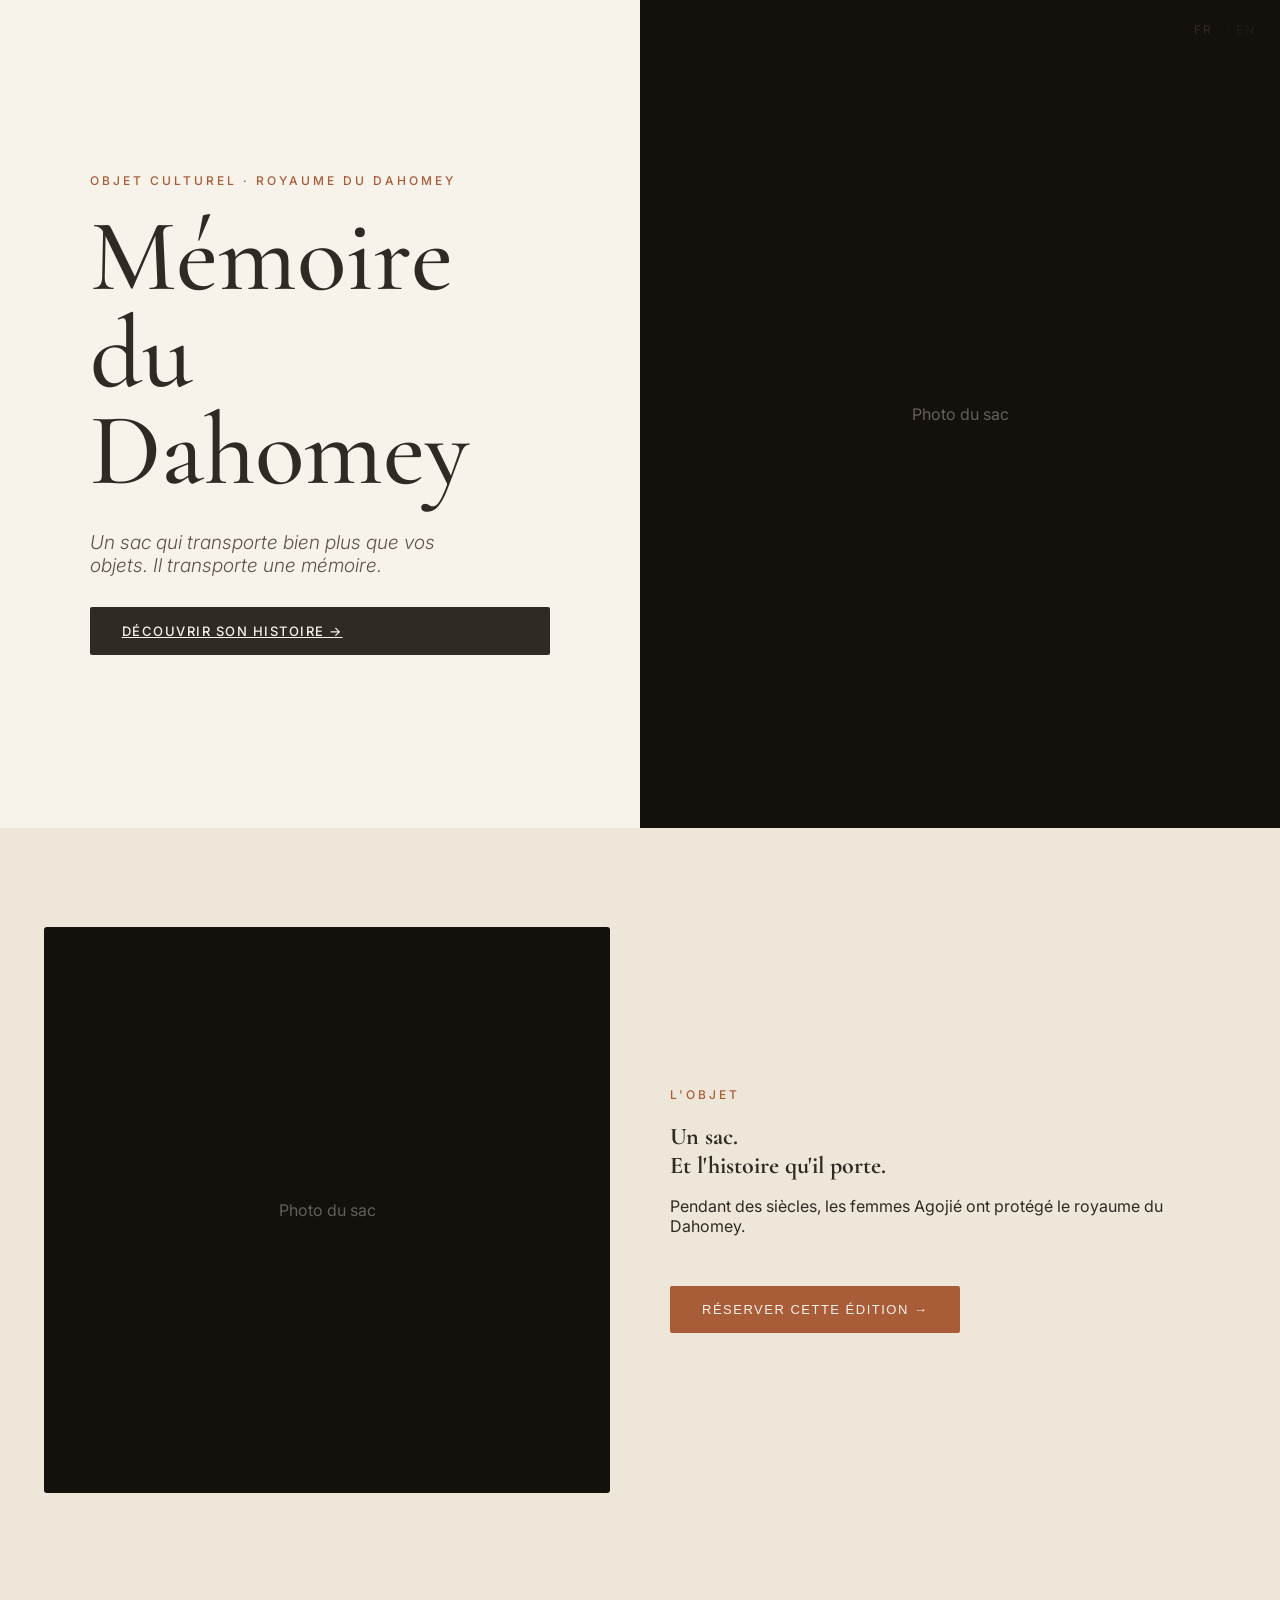
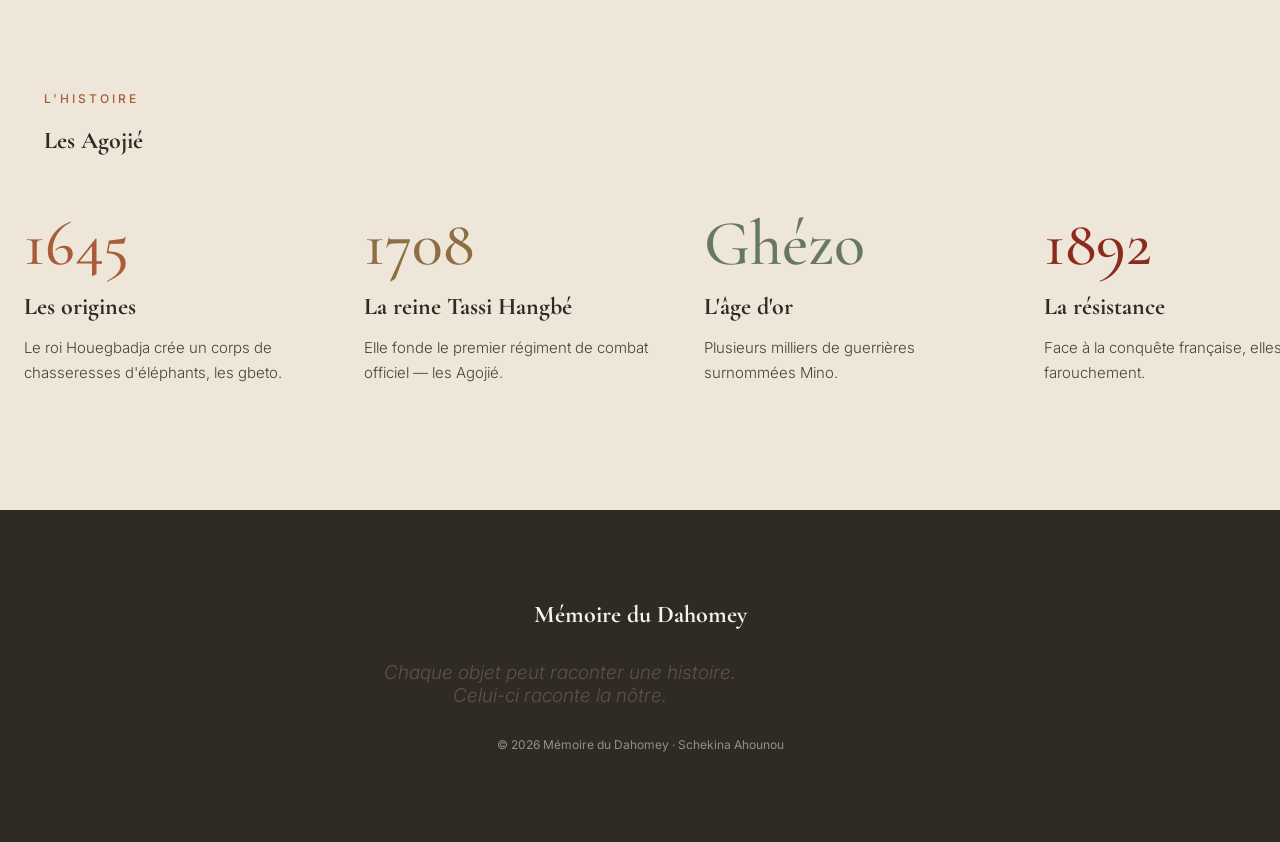
==== index.html @ a5fb9cc3 "Initial site structure with hero, product, history and reserve modal" ====
<!DOCTYPE html>
<html lang="fr">
<head>
<meta charset="UTF-8">
<meta name="viewport" content="width=device-width, initial-scale=1.0">
<title>Mémoire du Dahomey</title>
<link rel="preconnect" href="https://fonts.googleapis.com">
<link rel="preconnect" href="https://fonts.gstatic.com" crossorigin>
<link href="https://fonts.googleapis.com/css2?family=Cormorant+Garamond:ital,wght@0,400;0,500;0,600;1,400&family=Inter:wght@300;400;500&display=swap" rel="stylesheet">
<link rel="stylesheet" href="css/style.css">
</head>
<body>

<div class="lang-switch">
  <span data-lang="fr">FR</span>
  <span class="lang-sep"></span>
  <span data-lang="en" class="off">EN</span>
</div>

<section class="hero">
  <div class="hero-copy">
    <p class="eyebrow" data-fr="Objet culturel · Royaume du Dahomey" data-en="Cultural object · Kingdom of Dahomey">Objet culturel · Royaume du Dahomey</p>
    <h1>Mémoire<br>du Dahomey</h1>
    <p class="lede" data-fr="Un sac qui transporte bien plus que vos objets. Il transporte une mémoire." data-en="A bag that carries far more than your belongings. It carries a memory.">Un sac qui transporte bien plus que vos objets. Il transporte une mémoire.</p>
    <a href="#sac" class="btn btn-dark" data-fr="Découvrir son histoire →" data-en="Discover its story →">Découvrir son histoire →</a>
  </div>
  <div class="hero-visual">
    <div class="placeholder-panel">Photo du sac</div>
  </div>
</section>

<section class="sac" id="sac">
  <div class="sac-inner">
    <div class="sac-visual"><div class="placeholder-panel">Photo du sac</div></div>
    <div>
      <p class="eyebrow" data-fr="L'objet" data-en="The object">L'objet</p>
      <h2 data-fr="Un sac.<br>Et l'histoire qu'il porte." data-en="A bag.<br>And the story it carries.">Un sac.<br>Et l'histoire qu'il porte.</h2>
      <p data-fr="Pendant des siècles, les femmes Agojié ont protégé le royaume du Dahomey." data-en="For centuries, the Agojié women protected the kingdom of Dahomey.">Pendant des siècles, les femmes Agojié ont protégé le royaume du Dahomey.</p>
      <div class="cta-row">
        <button class="btn btn-accent" id="open-reserve" data-fr="Réserver cette édition →" data-en="Reserve this edition →">Réserver cette édition →</button>
      </div>
    </div>
  </div>
</section>

<section class="histoire">
  <div class="histoire-head">
    <p class="eyebrow" data-fr="L'histoire" data-en="The history">L'histoire</p>
    <h2>Les Agojié</h2>
  </div>
  <div class="frieze">
    <div class="frieze-track">
      <div class="frieze-item">
        <div class="frieze-year" style="color:var(--accent);">1645</div>
        <h3 data-fr="Les origines" data-en="The origins">Les origines</h3>
        <p data-fr="Le roi Houegbadja crée un corps de chasseresses d'éléphants, les gbeto." data-en="King Houegbadja creates a corps of elephant huntresses, the gbeto.">Le roi Houegbadja crée un corps de chasseresses d'éléphants, les gbeto.</p>
      </div>
      <div class="frieze-item">
        <div class="frieze-year" style="color:var(--gold);">1708</div>
        <h3 data-fr="La reine Tassi Hangbé" data-en="Queen Tassi Hangbé">La reine Tassi Hangbé</h3>
        <p data-fr="Elle fonde le premier régiment de combat officiel — les Agojié." data-en="She founds the first official combat regiment — the Agojié.">Elle fonde le premier régiment de combat officiel — les Agojié.</p>
      </div>
      <div class="frieze-item">
        <div class="frieze-year" style="color:var(--olive);">Ghézo</div>
        <h3 data-fr="L'âge d'or" data-en="The golden age">L'âge d'or</h3>
        <p data-fr="Plusieurs milliers de guerrières surnommées Mino." data-en="Several thousand warriors nicknamed Mino.">Plusieurs milliers de guerrières surnommées Mino.</p>
      </div>
      <div class="frieze-item">
        <div class="frieze-year" style="color:#8B2B1E;">1892</div>
        <h3 data-fr="La résistance" data-en="The resistance">La résistance</h3>
        <p data-fr="Face à la conquête française, elles résistent farouchement." data-en="Against the French conquest they fight fiercely.">Face à la conquête française, elles résistent farouchement.</p>
      </div>
    </div>
  </div>
</section>

<footer>
  <div class="footer-inner">
    <h2>Mémoire du Dahomey</h2>
    <p class="lede" data-fr="Chaque objet peut raconter une histoire. Celui-ci raconte la nôtre." data-en="Every object can tell a story. This one tells ours.">Chaque objet peut raconter une histoire. Celui-ci raconte la nôtre.</p>
    <div class="foot-meta">© 2026 Mémoire du Dahomey · Schekina Ahounou</div>
  </div>
</footer>

<div class="overlay" id="reserve-overlay">
  <div class="modal">
    <button class="modal-close" id="close-reserve">×</button>
    <div id="reserve-form">
      <h3 data-fr="Réserver cette édition" data-en="Reserve this edition">Réserver cette édition</h3>
      <div class="price-line">
        <span>Sac « Hommage aux Agojié »</span>
        <span class="amount">45 000 FCFA</span>
      </div>
      <button class="btn btn-accent" id="checkout-btn" data-fr="Payer avec Stripe (test) →" data-en="Pay with Stripe (test) →">Payer avec Stripe (test) →</button>
      <div id="checkout-error"></div>
    </div>
  </div>
</div>

<script src="js/script.js"></script>
</body>
</html>
---- css/style.css ----
* { box-sizing: border-box; }
html { scroll-behavior: smooth; }
:root { --accent: #A95C38; --ink: #2F2A24; --cream: #F7F2EA; --gold: #8D6E45; --olive: #667A5B; }
body { margin: 0; background: var(--cream); color: var(--ink); font-family: 'Inter', sans-serif; }
h1, h2, h3 { font-family: 'Cormorant Garamond', serif; margin: 0; }

.lang-switch { position: fixed; top: 22px; right: 24px; z-index: 50; display: flex; gap: 11px; font-size: 12px; letter-spacing: 2px; }
.lang-switch span { cursor: pointer; color: var(--ink); }
.lang-switch span.off { opacity: .45; }
.lang-sep { width: 1px; height: 11px; background: rgba(0,0,0,.2); }

.hero { min-height: 92vh; display: grid; grid-template-columns: repeat(auto-fit, minmax(min(100%, 360px), 1fr)); }
.hero-copy { display: flex; flex-direction: column; justify-content: center; padding: clamp(48px, 7vw, 96px); }
.eyebrow { font-size: 12px; letter-spacing: 3px; text-transform: uppercase; color: var(--accent); font-weight: 500; margin: 0 0 20px; }
.hero h1 { font-size: clamp(50px, 8vw, 104px); line-height: .95; font-weight: 500; }
.lede { margin: 32px 0 0; max-width: 400px; font-size: 19px; font-weight: 300; font-style: italic; color: #5c5347; }
.btn { display: inline-flex; gap: 10px; border: none; cursor: pointer; padding: 16px 32px; border-radius: 2px; font-size: 13px; font-weight: 500; letter-spacing: 1.5px; text-transform: uppercase; margin-top: 30px; }
.btn-dark { background: var(--ink); color: var(--cream); }
.btn-accent { background: var(--accent); color: var(--cream); }
.hero-visual, .sac-visual { background: #14110d; min-height: 340px; position: relative; }
.placeholder-panel { position: absolute; inset: 0; display: flex; align-items: center; justify-content: center; color: rgba(247,242,234,.35); }

.sac { background: #EEE6D8; padding: clamp(80px, 11vh, 150px) 0; }
.sac-inner { max-width: 1240px; margin: 0 auto; padding: 0 24px; display: grid; gap: 60px; grid-template-columns: repeat(auto-fit, minmax(min(100%, 320px), 1fr)); align-items: center; }
.sac-visual { aspect-ratio: 1/1; border-radius: 3px; overflow: hidden; }
.cta-row { margin-top: 20px; }

.histoire { background: #EEE6D8; padding: clamp(80px, 11vh, 150px) 0; overflow: hidden; }
.histoire-head { max-width: 1240px; margin: 0 auto 50px; padding: 0 24px; }
.frieze { overflow-x: auto; padding: 0 24px 10px; }
.frieze-track { display: flex; min-width: max-content; }
.frieze-item { width: clamp(260px, 32vw, 340px); flex: none; padding-right: 34px; }
.frieze-year { font-family: 'Cormorant Garamond', serif; font-size: clamp(40px, 6.5vw, 64px); font-weight: 500; }
.frieze-item h3 { margin: 10px 0; font-size: 24px; }
.frieze-item p { font-size: 15px; line-height: 1.65; font-weight: 300; color: #4a4238; }

footer { background: var(--ink); color: var(--cream); padding: 90px 24px; text-align: center; }
.footer-inner { max-width: 560px; margin: 0 auto; }
.foot-meta { margin-top: 30px; font-size: 12px; opacity: .5; }

.overlay { display: none; position: fixed; inset: 0; z-index: 100; background: rgba(20,17,13,.72); align-items: center; justify-content: center; padding: 24px; }
.overlay.open { display: flex; }
.modal { position: relative; background: var(--cream); max-width: 440px; width: 100%; border-radius: 6px; padding: 44px 36px; }
.modal-close { position: absolute; top: 16px; right: 18px; border: none; background: none; font-size: 26px; cursor: pointer; color: var(--gold); }
.price-line { display: flex; justify-content: space-between; margin-bottom: 22px; padding-bottom: 18px; border-bottom: 1px solid rgba(141,110,69,.25); }
.amount { font-family: 'Cormorant Garamond', serif; font-size: 28px; font-weight: 600; }
#checkout-error { margin-top: 14px; color: #8B2B1E; font-size: 13px; display: none; }
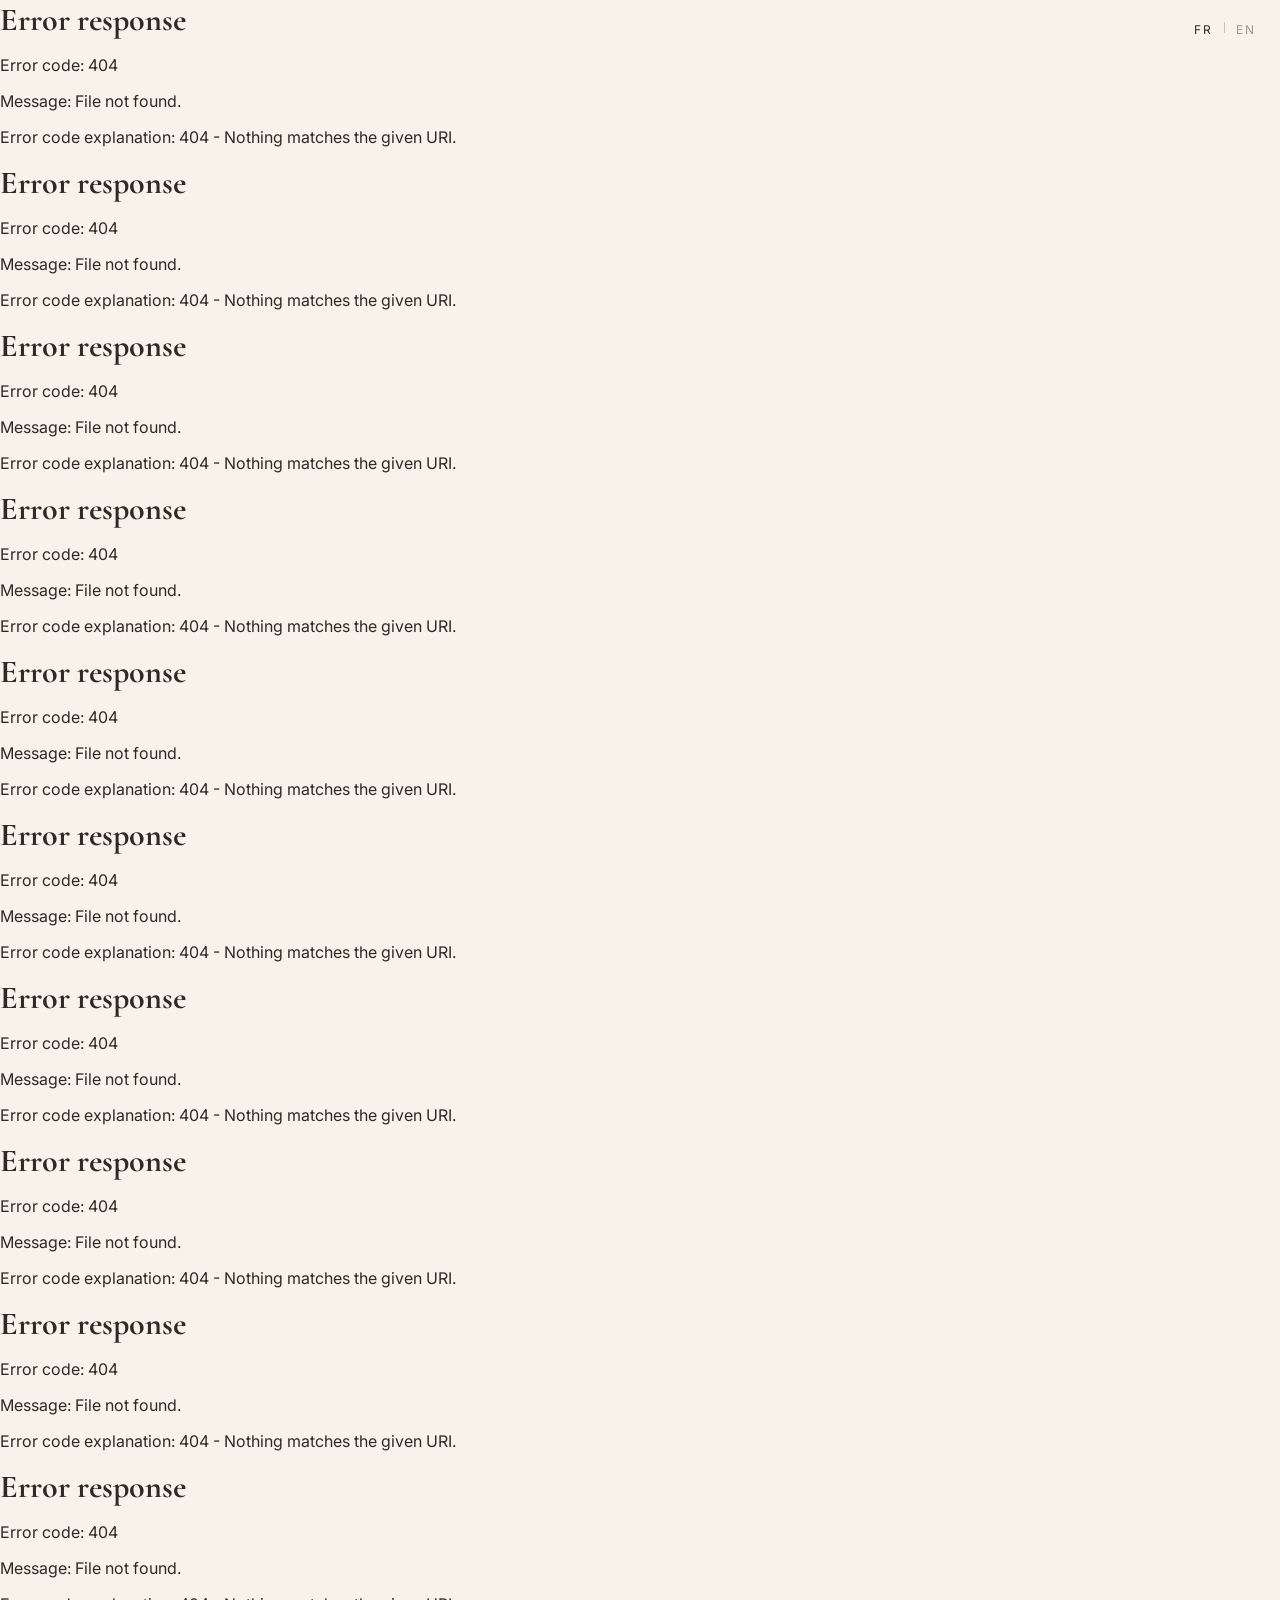
==== commit 2469d22a: "restructured my repository" ====
--- a/index.html
+++ b/index.html
@@ -5,7 +5,6 @@
 <meta name="viewport" content="width=device-width, initial-scale=1.0">
 <title>Mémoire du Dahomey</title>
 <link rel="preconnect" href="https://fonts.googleapis.com">
-<link rel="preconnect" href="https://fonts.gstatic.com" crossorigin>
 <link href="https://fonts.googleapis.com/css2?family=Cormorant+Garamond:ital,wght@0,400;0,500;0,600;1,400&family=Inter:wght@300;400;500&display=swap" rel="stylesheet">
 <link rel="stylesheet" href="css/style.css">
 </head>
@@ -17,86 +16,17 @@
   <span data-lang="en" class="off">EN</span>
 </div>
 
-<section class="hero">
-  <div class="hero-copy">
-    <p class="eyebrow" data-fr="Objet culturel · Royaume du Dahomey" data-en="Cultural object · Kingdom of Dahomey">Objet culturel · Royaume du Dahomey</p>
-    <h1>Mémoire<br>du Dahomey</h1>
-    <p class="lede" data-fr="Un sac qui transporte bien plus que vos objets. Il transporte une mémoire." data-en="A bag that carries far more than your belongings. It carries a memory.">Un sac qui transporte bien plus que vos objets. Il transporte une mémoire.</p>
-    <a href="#sac" class="btn btn-dark" data-fr="Découvrir son histoire →" data-en="Discover its story →">Découvrir son histoire →</a>
-  </div>
-  <div class="hero-visual">
-    <div class="placeholder-panel">Photo du sac</div>
-  </div>
-</section>
+<div data-include="partials/hero.html"></div>
+<div data-include="partials/collection.html"></div>
+<div data-include="partials/sac.html"></div>
+<div data-include="partials/genese.html"></div>
+<div data-include="partials/details.html"></div>
+<div data-include="partials/cinema.html"></div>
+<div data-include="partials/histoire.html"></div>
+<div data-include="partials/savoir-faire.html"></div>
+<div data-include="partials/footer.html"></div>
+<div data-include="partials/modal.html"></div>
 
-<section class="sac" id="sac">
-  <div class="sac-inner">
-    <div class="sac-visual"><div class="placeholder-panel">Photo du sac</div></div>
-    <div>
-      <p class="eyebrow" data-fr="L'objet" data-en="The object">L'objet</p>
-      <h2 data-fr="Un sac.<br>Et l'histoire qu'il porte." data-en="A bag.<br>And the story it carries.">Un sac.<br>Et l'histoire qu'il porte.</h2>
-      <p data-fr="Pendant des siècles, les femmes Agojié ont protégé le royaume du Dahomey." data-en="For centuries, the Agojié women protected the kingdom of Dahomey.">Pendant des siècles, les femmes Agojié ont protégé le royaume du Dahomey.</p>
-      <div class="cta-row">
-        <button class="btn btn-accent" id="open-reserve" data-fr="Réserver cette édition →" data-en="Reserve this edition →">Réserver cette édition →</button>
-      </div>
-    </div>
-  </div>
-</section>
-
-<section class="histoire">
-  <div class="histoire-head">
-    <p class="eyebrow" data-fr="L'histoire" data-en="The history">L'histoire</p>
-    <h2>Les Agojié</h2>
-  </div>
-  <div class="frieze">
-    <div class="frieze-track">
-      <div class="frieze-item">
-        <div class="frieze-year" style="color:var(--accent);">1645</div>
-        <h3 data-fr="Les origines" data-en="The origins">Les origines</h3>
-        <p data-fr="Le roi Houegbadja crée un corps de chasseresses d'éléphants, les gbeto." data-en="King Houegbadja creates a corps of elephant huntresses, the gbeto.">Le roi Houegbadja crée un corps de chasseresses d'éléphants, les gbeto.</p>
-      </div>
-      <div class="frieze-item">
-        <div class="frieze-year" style="color:var(--gold);">1708</div>
-        <h3 data-fr="La reine Tassi Hangbé" data-en="Queen Tassi Hangbé">La reine Tassi Hangbé</h3>
-        <p data-fr="Elle fonde le premier régiment de combat officiel — les Agojié." data-en="She founds the first official combat regiment — the Agojié.">Elle fonde le premier régiment de combat officiel — les Agojié.</p>
-      </div>
-      <div class="frieze-item">
-        <div class="frieze-year" style="color:var(--olive);">Ghézo</div>
-        <h3 data-fr="L'âge d'or" data-en="The golden age">L'âge d'or</h3>
-        <p data-fr="Plusieurs milliers de guerrières surnommées Mino." data-en="Several thousand warriors nicknamed Mino.">Plusieurs milliers de guerrières surnommées Mino.</p>
-      </div>
-      <div class="frieze-item">
-        <div class="frieze-year" style="color:#8B2B1E;">1892</div>
-        <h3 data-fr="La résistance" data-en="The resistance">La résistance</h3>
-        <p data-fr="Face à la conquête française, elles résistent farouchement." data-en="Against the French conquest they fight fiercely.">Face à la conquête française, elles résistent farouchement.</p>
-      </div>
-    </div>
-  </div>
-</section>
-
-<footer>
-  <div class="footer-inner">
-    <h2>Mémoire du Dahomey</h2>
-    <p class="lede" data-fr="Chaque objet peut raconter une histoire. Celui-ci raconte la nôtre." data-en="Every object can tell a story. This one tells ours.">Chaque objet peut raconter une histoire. Celui-ci raconte la nôtre.</p>
-    <div class="foot-meta">© 2026 Mémoire du Dahomey · Schekina Ahounou</div>
-  </div>
-</footer>
-
-<div class="overlay" id="reserve-overlay">
-  <div class="modal">
-    <button class="modal-close" id="close-reserve">×</button>
-    <div id="reserve-form">
-      <h3 data-fr="Réserver cette édition" data-en="Reserve this edition">Réserver cette édition</h3>
-      <div class="price-line">
-        <span>Sac « Hommage aux Agojié »</span>
-        <span class="amount">45 000 FCFA</span>
-      </div>
-      <button class="btn btn-accent" id="checkout-btn" data-fr="Payer avec Stripe (test) →" data-en="Pay with Stripe (test) →">Payer avec Stripe (test) →</button>
-      <div id="checkout-error"></div>
-    </div>
-  </div>
-</div>
-
-<script src="js/script.js"></script>
+<script src="js/includes.js"></script>
 </body>
 </html>
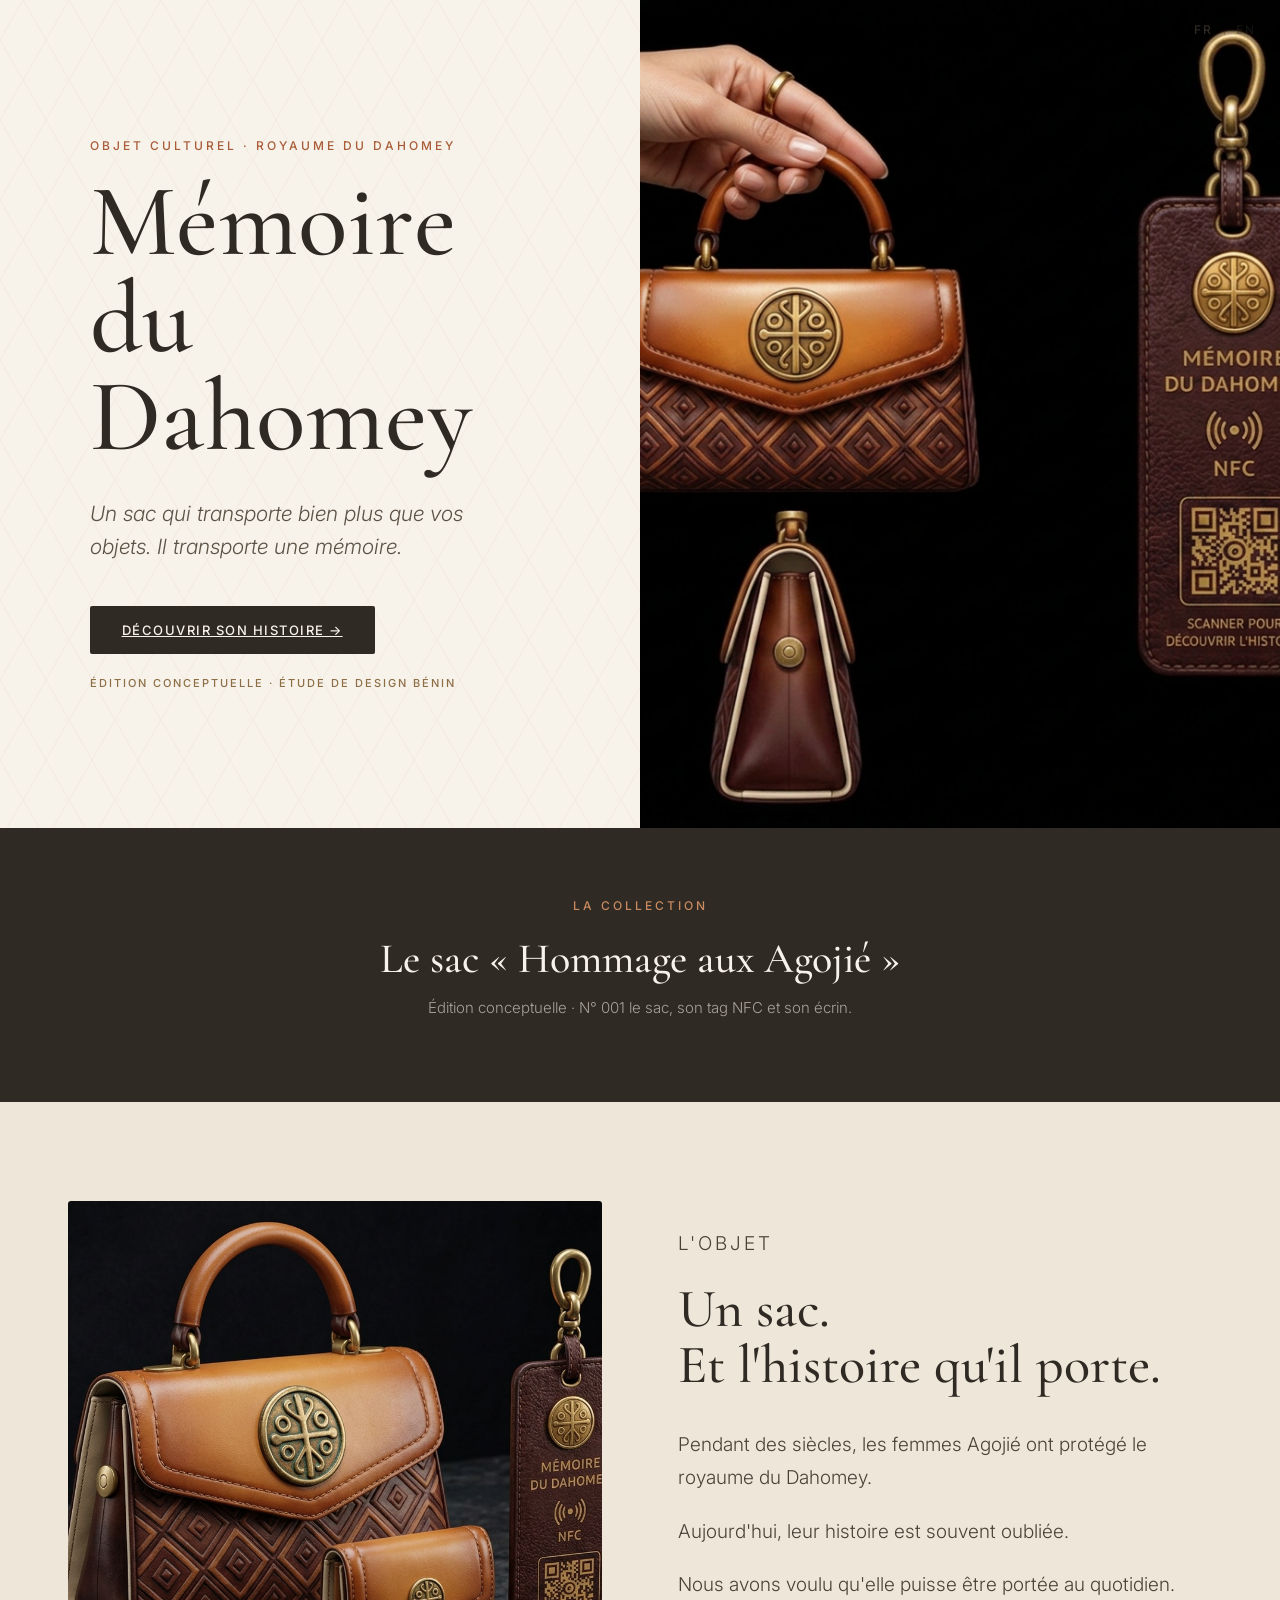
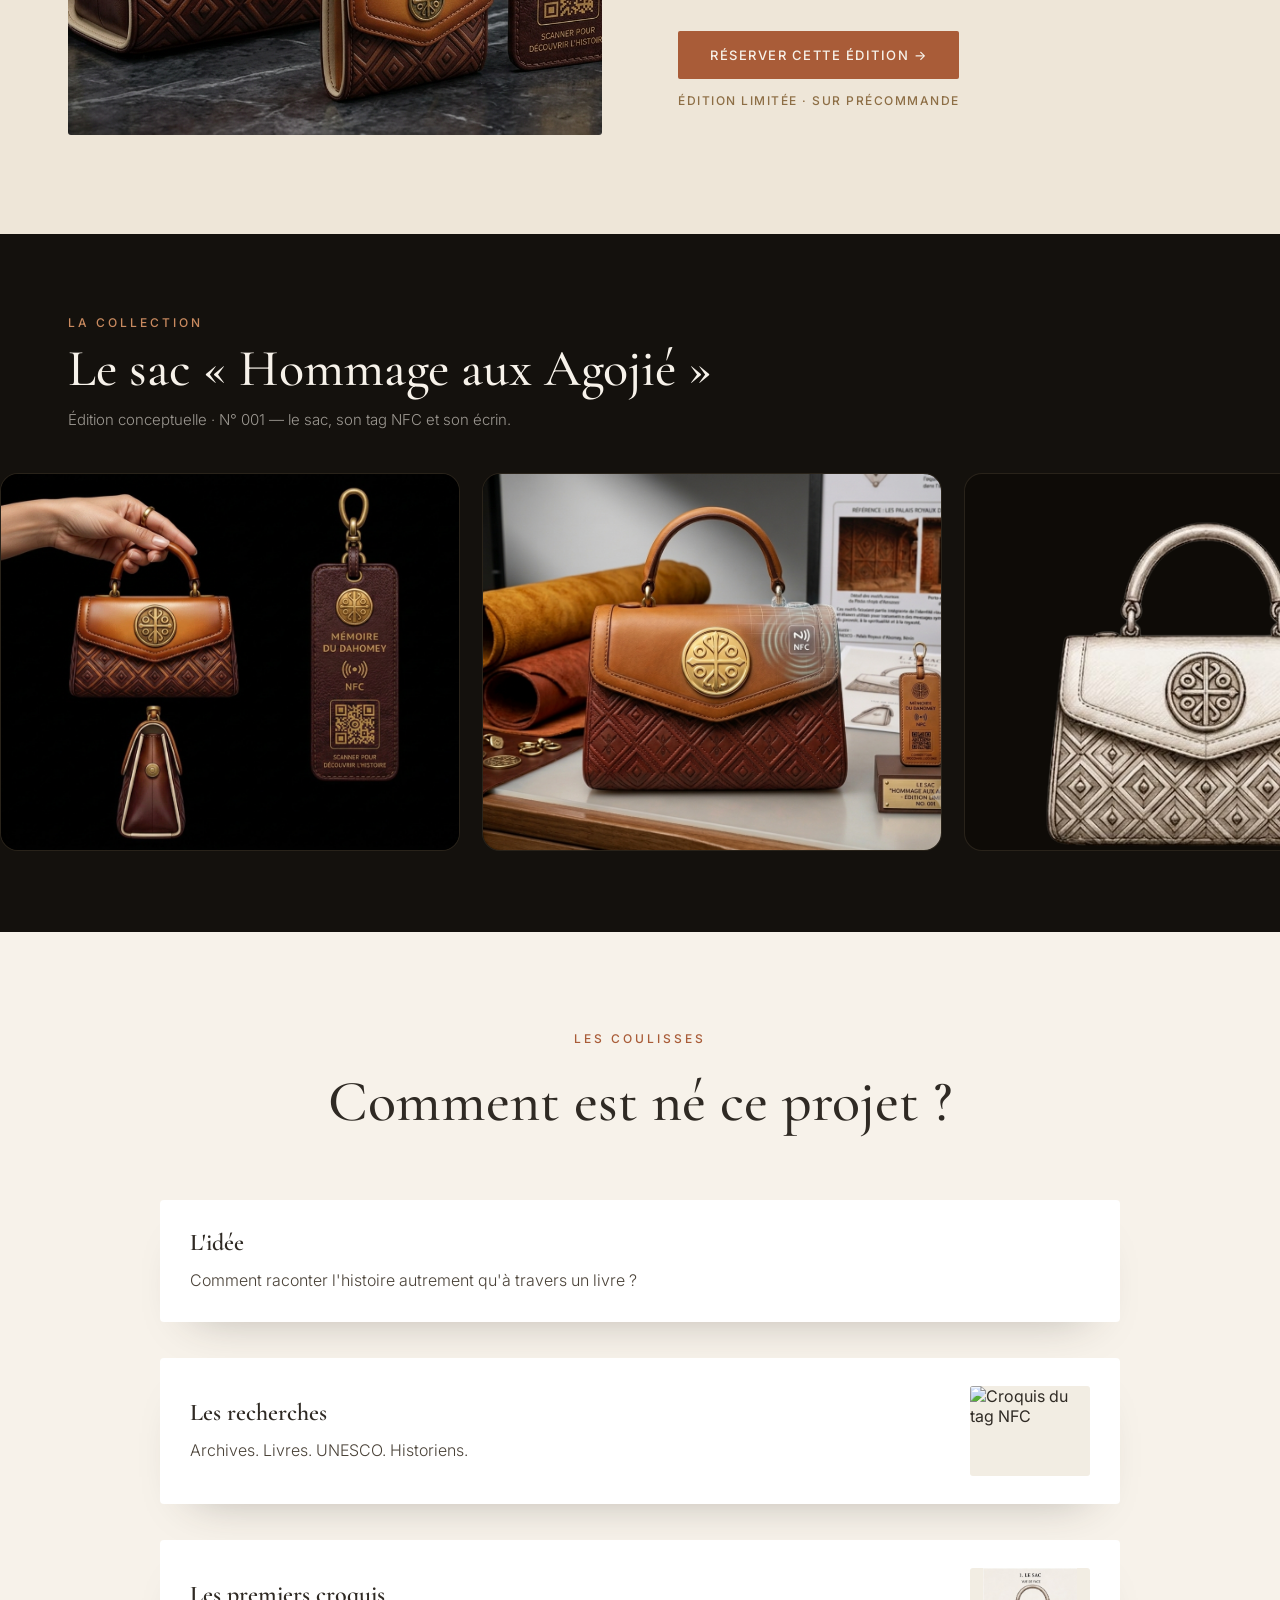
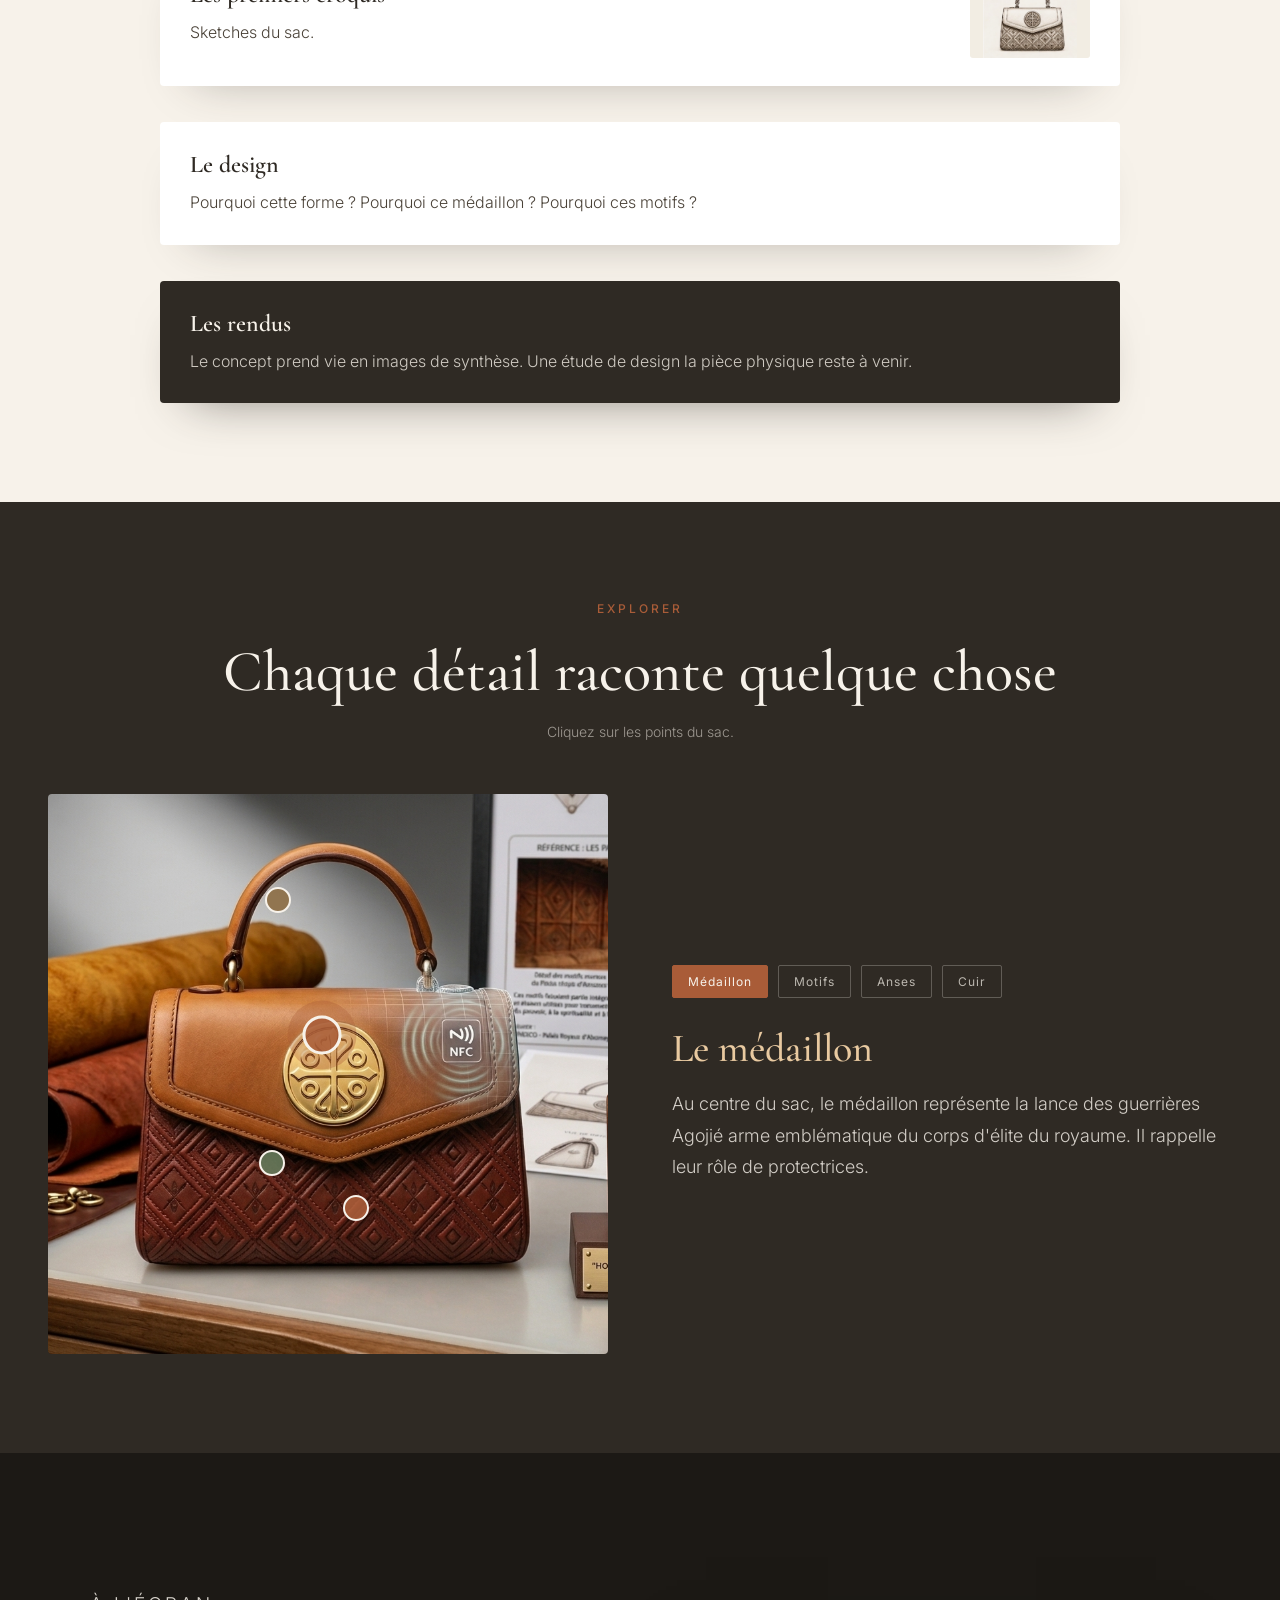
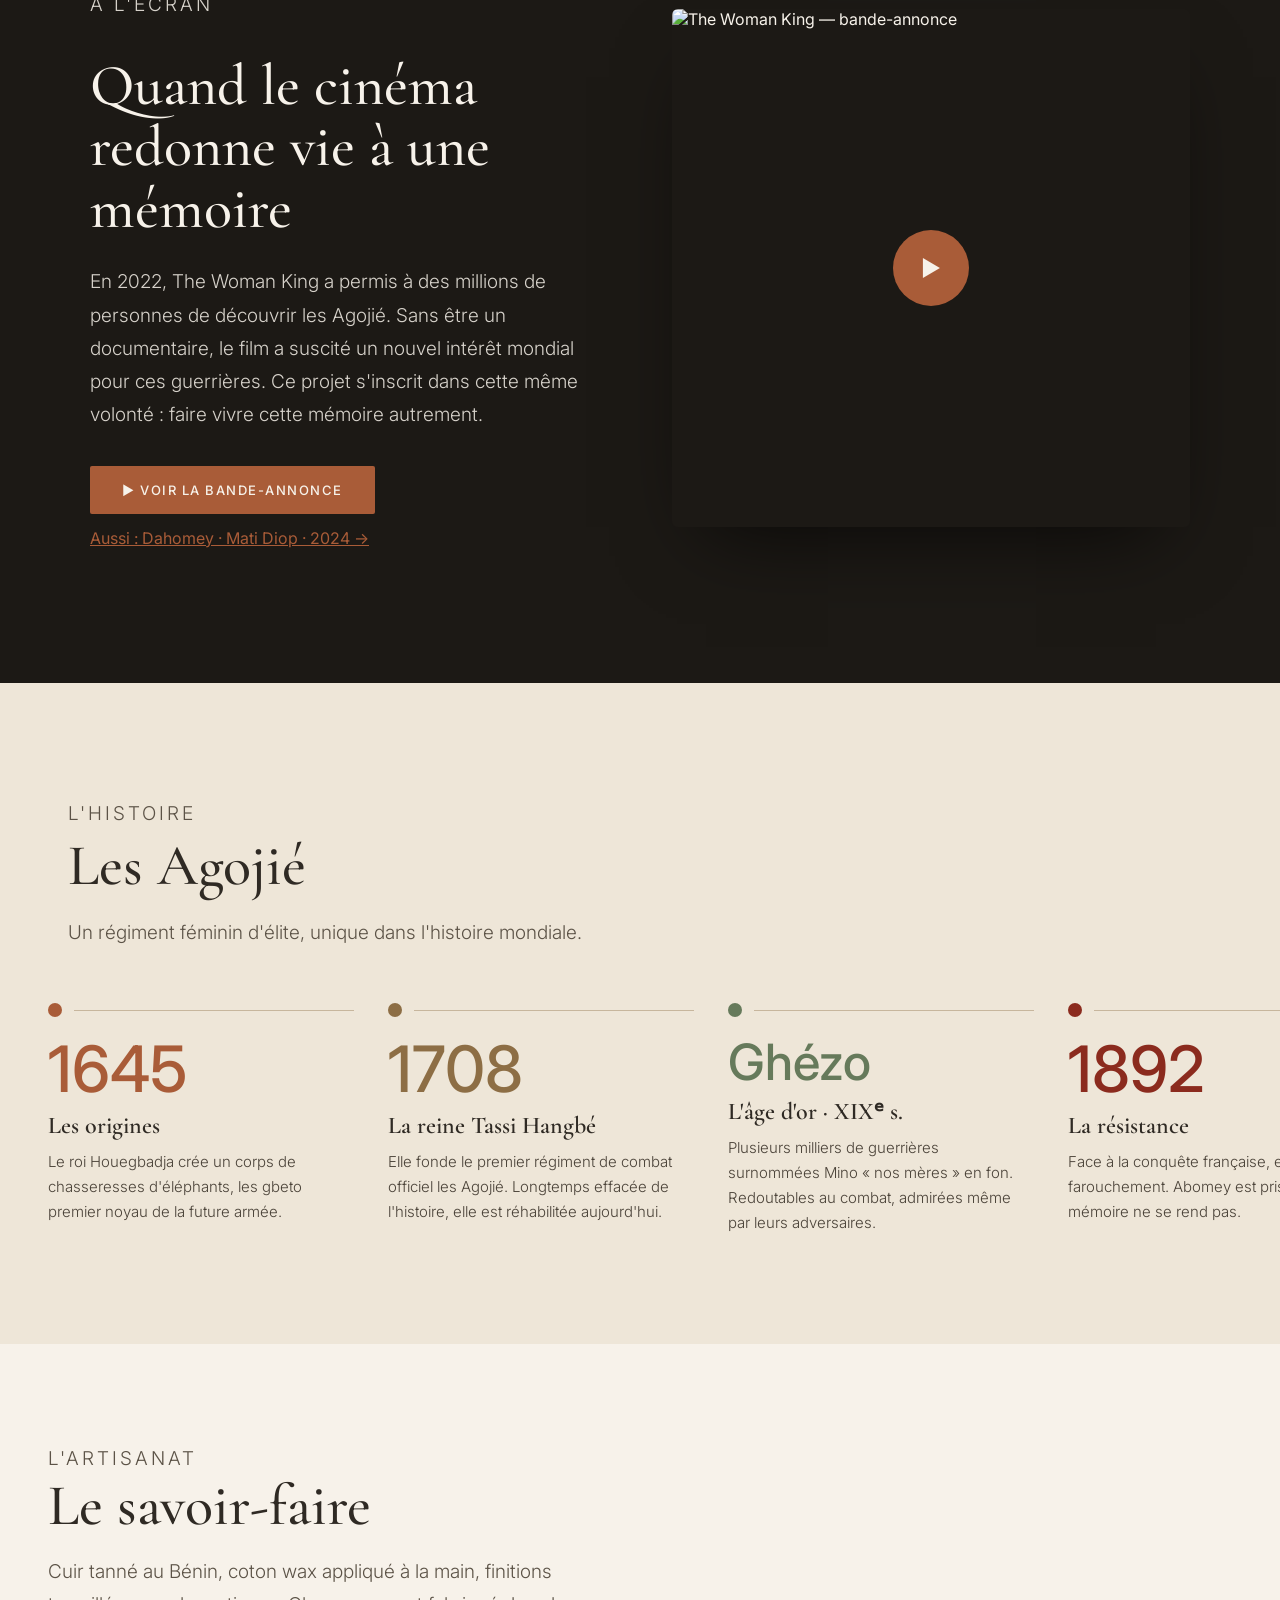
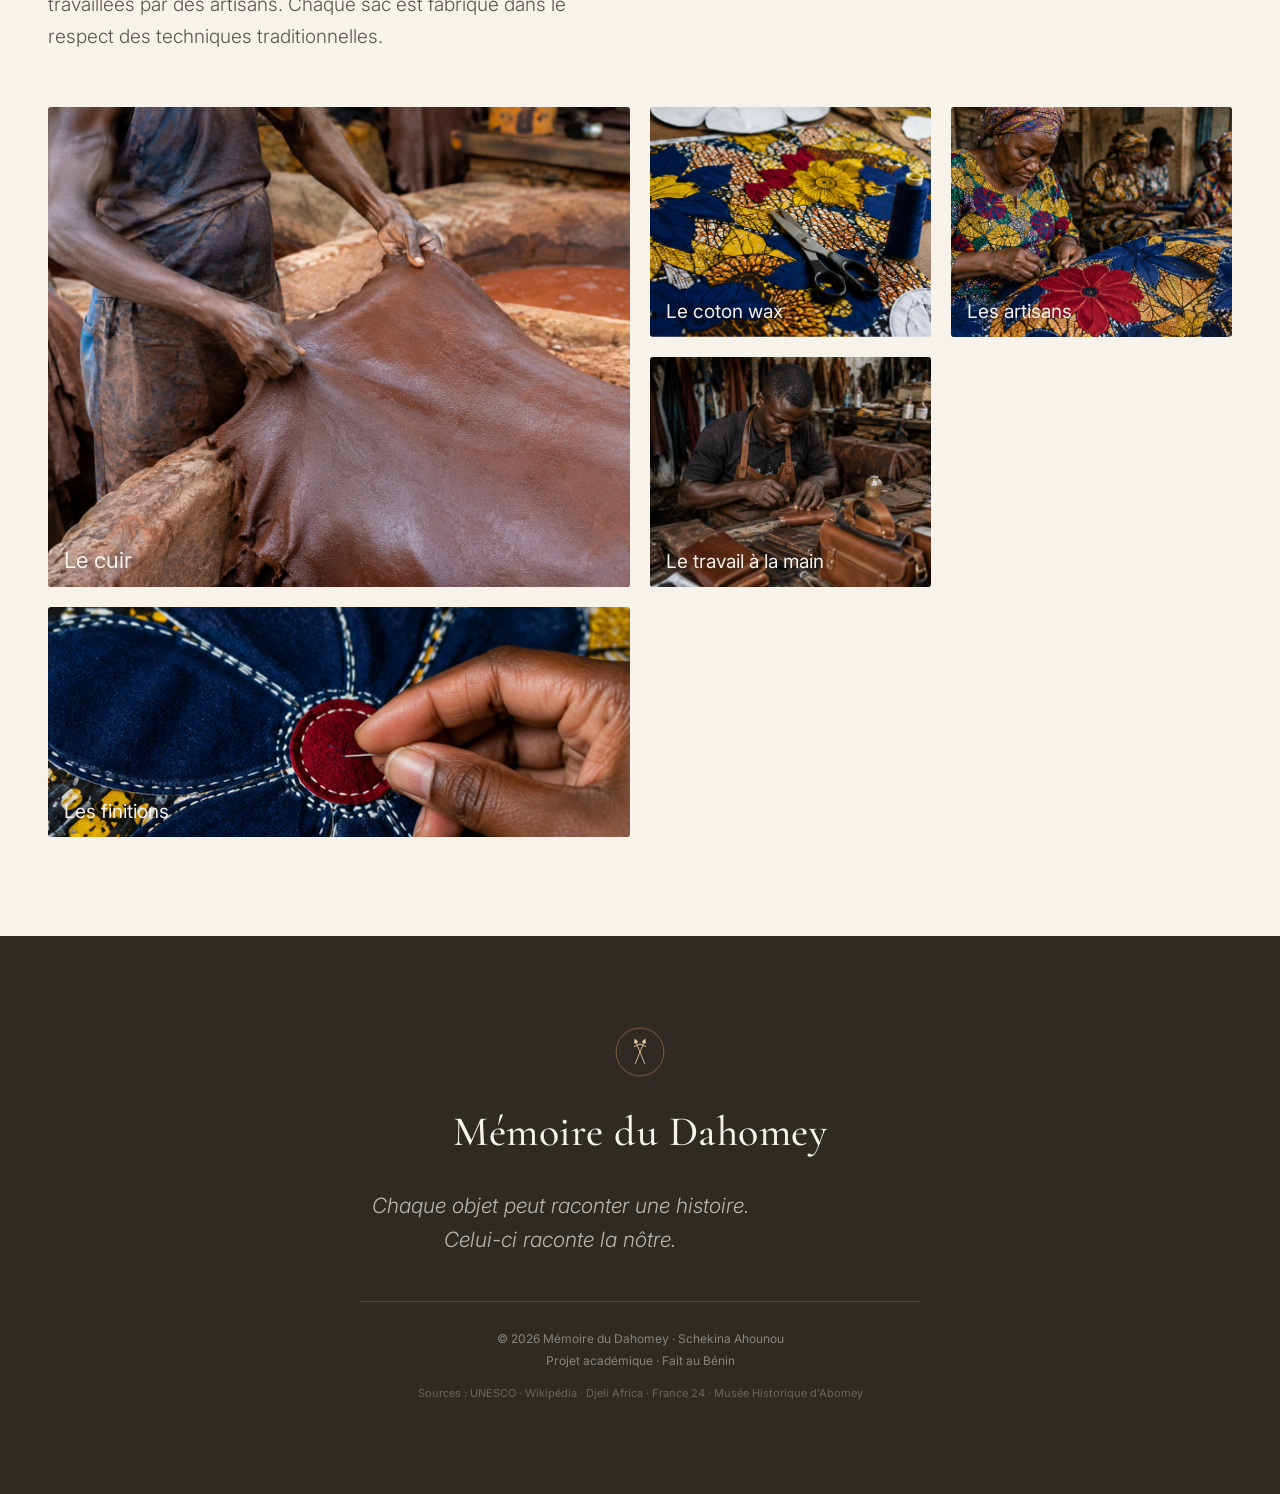
==== commit 7bd56479: "full project structure" ====
--- a/index.html
+++ b/index.html
@@ -19,6 +19,7 @@
 <div data-include="partials/hero.html"></div>
 <div data-include="partials/collection.html"></div>
 <div data-include="partials/sac.html"></div>
+<div data-include="partials/carousel.html"></div>
 <div data-include="partials/genese.html"></div>
 <div data-include="partials/details.html"></div>
 <div data-include="partials/cinema.html"></div>
--- a/css/style.css
+++ b/css/style.css
@@ -1,47 +1,171 @@
 * { box-sizing: border-box; }
 html { scroll-behavior: smooth; }
-:root { --accent: #A95C38; --ink: #2F2A24; --cream: #F7F2EA; --gold: #8D6E45; --olive: #667A5B; }
-body { margin: 0; background: var(--cream); color: var(--ink); font-family: 'Inter', sans-serif; }
+:root {
+  --accent: #A95C38;
+  --ink: #2F2A24;
+  --cream: #F7F2EA;
+  --cream2: #EEE6D8;
+  --gold: #8D6E45;
+  --olive: #667A5B;
+}
+
+@keyframes marquee {
+  from { transform: translateX(0); }
+  to { transform: translateX(-50%); }
+}
+
+body { margin: 0; background: var(--cream); color: var(--ink); font-family: 'Inter', sans-serif; -webkit-font-smoothing: antialiased; overflow-x: hidden; }
 h1, h2, h3 { font-family: 'Cormorant Garamond', serif; margin: 0; }
+img { max-width: 100%; display: block; }
+a { color: var(--accent); }
+button { font-family: inherit; }
 
-.lang-switch { position: fixed; top: 22px; right: 24px; z-index: 50; display: flex; gap: 11px; font-size: 12px; letter-spacing: 2px; }
+/* lang switch */
+.lang-switch { position: fixed; top: 22px; right: 24px; z-index: 50; display: flex; align-items: center; gap: 11px; font-size: 12px; letter-spacing: 2px; font-weight: 500; }
 .lang-switch span { cursor: pointer; color: var(--ink); }
 .lang-switch span.off { opacity: .45; }
 .lang-sep { width: 1px; height: 11px; background: rgba(0,0,0,.2); }
 
-.hero { min-height: 92vh; display: grid; grid-template-columns: repeat(auto-fit, minmax(min(100%, 360px), 1fr)); }
-.hero-copy { display: flex; flex-direction: column; justify-content: center; padding: clamp(48px, 7vw, 96px); }
-.eyebrow { font-size: 12px; letter-spacing: 3px; text-transform: uppercase; color: var(--accent); font-weight: 500; margin: 0 0 20px; }
-.hero h1 { font-size: clamp(50px, 8vw, 104px); line-height: .95; font-weight: 500; }
-.lede { margin: 32px 0 0; max-width: 400px; font-size: 19px; font-weight: 300; font-style: italic; color: #5c5347; }
-.btn { display: inline-flex; gap: 10px; border: none; cursor: pointer; padding: 16px 32px; border-radius: 2px; font-size: 13px; font-weight: 500; letter-spacing: 1.5px; text-transform: uppercase; margin-top: 30px; }
+/* buttons */
+.btn { display: inline-flex; align-items: center; gap: 10px; border: none; cursor: pointer; padding: 16px 32px; border-radius: 2px; font-size: 13px; font-weight: 500; letter-spacing: 1.5px; text-transform: uppercase; transition: background .3s, transform .3s; }
 .btn-dark { background: var(--ink); color: var(--cream); }
+.btn-dark:hover { background: var(--accent); transform: translateY(-2px); }
 .btn-accent { background: var(--accent); color: var(--cream); }
-.hero-visual, .sac-visual { background: #14110d; min-height: 340px; position: relative; }
-.placeholder-panel { position: absolute; inset: 0; display: flex; align-items: center; justify-content: center; color: rgba(247,242,234,.35); }
+.btn-accent:hover { background: var(--ink); transform: translateY(-2px); }
 
-.sac { background: #EEE6D8; padding: clamp(80px, 11vh, 150px) 0; }
-.sac-inner { max-width: 1240px; margin: 0 auto; padding: 0 24px; display: grid; gap: 60px; grid-template-columns: repeat(auto-fit, minmax(min(100%, 320px), 1fr)); align-items: center; }
-.sac-visual { aspect-ratio: 1/1; border-radius: 3px; overflow: hidden; }
-.cta-row { margin-top: 20px; }
+/* hero */
+.hero { position: relative; min-height: 92vh; display: grid; grid-template-columns: repeat(auto-fit, minmax(min(100%,360px),1fr)); overflow: hidden; }
+.hero-pattern { position: absolute; inset: 0; width: 100%; height: 100%; opacity: .05; pointer-events: none; }
+.hero-copy { position: relative; z-index: 2; display: flex; flex-direction: column; justify-content: center; padding: clamp(48px,7vw,96px); }
+.eyebrow { margin: 0 0 20px; font-size: 12px; letter-spacing: 3px; text-transform: uppercase; color: var(--accent); font-weight: 500; }
+.hero h1 { font-weight: 500; font-size: clamp(50px,8vw,104px); line-height: .95; letter-spacing: .5px; }
+.lede { margin: 32px 0 0; max-width: 400px; font-size: clamp(17px,2.4vw,21px); font-weight: 300; line-height: 1.6; color: #5c5347; font-style: italic; }
+.hero .btn { margin-top: 42px; align-self: flex-start; }
+.caption-small { margin: 22px 0 0; font-size: 11px; letter-spacing: 2px; text-transform: uppercase; color: var(--gold); font-weight: 500; }
+.hero-visual { position: relative; overflow: hidden; background: #14110d; min-height: 340px; }
+.placeholder-panel { position: absolute; inset: 0; display: flex; align-items: center; justify-content: center; text-align: center; padding: 20px; color: rgba(247,242,234,.35); font-size: 13px; letter-spacing: .5px;
+  background: radial-gradient(circle at 30% 20%, rgba(169,92,56,.25), transparent 55%), radial-gradient(circle at 75% 80%, rgba(102,122,91,.18), transparent 55%), #14110d; }
 
-.histoire { background: #EEE6D8; padding: clamp(80px, 11vh, 150px) 0; overflow: hidden; }
-.histoire-head { max-width: 1240px; margin: 0 auto 50px; padding: 0 24px; }
-.frieze { overflow-x: auto; padding: 0 24px 10px; }
+/* collection */
+.collection { background: var(--ink); color: var(--cream); text-align: center; padding: 70px 24px; }
+.collection-inner { max-width: 700px; margin: 0 auto; }
+.collection .eyebrow { color: #c98a5f; }
+.collection h2 { font-size: clamp(28px,4.5vw,42px); font-weight: 500; margin: 6px 0; }
+.collection p:last-child { margin-top: 14px; color: rgba(247,242,234,.6); font-size: 15px; font-weight: 300; }
+
+/* carousel */
+.carousel-wrap { background: #14110d; color: var(--cream); padding: clamp(64px,9vh,110px) 0; overflow: hidden; }
+.carousel-head { max-width: 1240px; margin: 0 auto 44px; padding: 0 clamp(20px,5vw,48px); }
+.carousel-head .tag { margin: 0 0 12px; font-size: 12px; letter-spacing: 3px; text-transform: uppercase; color: #c98a5f; font-weight: 500; }
+.carousel-head h2 { font-weight: 500; font-size: clamp(30px,5vw,52px); line-height: 1.05; }
+.carousel-head p { margin: 14px 0 0; font-size: 15px; font-weight: 300; color: rgba(247,242,234,.6); }
+.track { display: flex; width: max-content; animation: marquee 40s linear infinite; }
+.track:hover { animation-play-state: paused; }
+.card { flex: none; width: clamp(280px,62vw,460px); height: clamp(240px,42vh,400px); margin-right: 22px; background: #0e0b07; border: 1px solid rgba(232,201,160,.12); border-radius: 18px; overflow: hidden; }
+.card img { width: 100%; height: 100%; object-fit: cover; display: block; }
+
+/* sac */
+.sac { background: var(--cream2); padding: clamp(80px,11vh,150px) 0; }
+.sac-inner { max-width: 1240px; margin: 0 auto; padding: 0 clamp(20px,5vw,48px); display: grid; gap: clamp(40px,6vw,90px); align-items: center; grid-template-columns: repeat(auto-fit, minmax(min(100%,320px),1fr)); }
+.sac-visual { position: relative; aspect-ratio: 1/1; border-radius: 3px; overflow: hidden; background: #14110d; }
+.sac h2 { font-weight: 500; font-size: clamp(32px,5vw,54px); line-height: 1.05; margin-bottom: 34px; }
+.sac p { font-size: clamp(16px,2.2vw,19px); line-height: 1.75; font-weight: 300; color: #4a4238; margin: 0 0 20px; }
+.tag { font-size: 12px; letter-spacing: 1.5px; text-transform: uppercase; color: var(--gold); font-weight: 500; }
+.cta-row { margin-top: 30px; display: flex; flex-direction: column; align-items: flex-start; gap: 14px; }
+
+/* genese */
+.genese { padding: clamp(80px,11vh,150px) clamp(20px,5vw,48px); background: var(--cream); }
+.genese-inner { max-width: 960px; margin: 0 auto; }
+.genese-head { text-align: center; margin-bottom: clamp(50px,7vh,80px); }
+.genese-head h2 { font-weight: 500; font-size: clamp(32px,5.5vw,58px); }
+.steps { display: flex; flex-direction: column; gap: clamp(24px,4vh,40px); }
+.step-card { background: #fff; border-radius: 4px; padding: 28px 30px; box-shadow: 0 24px 50px -34px rgba(47,42,36,.4); display: flex; justify-content: space-between; align-items: center; gap: 20px; flex-wrap: wrap; }
+.step-card > div { flex: 1; min-width: 200px; }
+.step-thumb { width: 120px; height: 90px; border-radius: 3px; flex: none; object-fit: contain; }.step-card.dark { background: var(--ink); color: var(--cream); box-shadow: 0 24px 50px -30px rgba(47,42,36,.6); }
+.step-card h3 { font-size: 24px; font-weight: 600; margin-bottom: 10px; }
+.step-card p { font-size: 16px; line-height: 1.7; font-weight: 300; color: #4a4238; margin: 0; }
+.step-card.dark p { color: rgba(247,242,234,.8); }
+
+/* details */
+.details { background: var(--ink); color: var(--cream); padding: clamp(80px,11vh,150px) clamp(20px,5vw,48px); }
+.details-inner { max-width: 1240px; margin: 0 auto; }
+.details-head { text-align: center; margin-bottom: clamp(46px,6vh,72px); }
+.details-head h2 { font-weight: 500; font-size: clamp(32px,5.5vw,58px); }
+.details-head .hint { margin: 16px 0 0; font-size: 14px; font-weight: 300; color: rgba(247,242,234,.55); }
+.details-grid { display: grid; grid-template-columns: repeat(auto-fit, minmax(min(100%,320px),1fr)); gap: clamp(36px,5vw,72px); align-items: center; }
+.details-visual { position: relative; aspect-ratio: 1/1; border-radius: 4px; overflow: hidden; background: #26221d; }
+.hotspot { position: absolute; width: 26px; height: 26px; border-radius: 50%; border: 2px solid var(--cream); cursor: pointer; transform: translate(-50%,-50%); transition: transform .3s, box-shadow .3s; padding: 0; }
+.hotspot.active { transform: translate(-50%,-50%) scale(1.5); box-shadow: 0 0 0 10px rgba(169,92,56,.35); }
+.chips { display: flex; gap: 10px; flex-wrap: wrap; margin-bottom: 26px; }
+.chip { cursor: pointer; font-size: 12px; letter-spacing: 1px; padding: 8px 15px; border-radius: 2px; border: 1px solid rgba(247,242,234,.25); background: transparent; color: rgba(247,242,234,.7); transition: all .3s; }
+.chip.active { background: var(--accent); border-color: var(--accent); color: var(--cream); }
+.detail-title { margin: 0 0 16px; font-size: clamp(28px,4vw,40px); font-weight: 500; color: #e8c9a0; }
+.detail-text { margin: 0; font-size: clamp(16px,2.2vw,18px); line-height: 1.75; font-weight: 300; color: rgba(247,242,234,.82); }
+
+/* cinema */
+.cinema { background: #1c1915; color: var(--cream); padding: clamp(90px,15vh,150px) clamp(20px,5vw,48px); }
+.cinema-inner { max-width: 1100px; margin: 0 auto; display: grid; grid-template-columns: repeat(auto-fit, minmax(min(100%,300px),1fr)); gap: clamp(36px,5vw,64px); align-items: center; }
+.cinema-copy h2 { font-weight: 500; font-size: clamp(32px,5.5vw,58px); line-height: 1.06; margin: 12px 0 26px; }
+.cinema-copy p { font-size: clamp(16px,2.2vw,19px); line-height: 1.75; font-weight: 300; color: rgba(247,242,234,.85); margin: 0 0 34px; }
+.cinema-visual { position: relative; aspect-ratio: 1/1; border-radius: 6px; overflow: hidden; cursor: pointer; box-shadow: 0 34px 80px -34px rgba(0,0,0,.75); }
+.cinema-visual img { width: 100%; height: 100%; object-fit: cover; }
+.play-btn { position: absolute; left: 50%; top: 50%; transform: translate(-50%,-50%); width: 76px; height: 76px; border-radius: 50%; background: var(--accent); display: flex; align-items: center; justify-content: center; color: var(--cream); font-size: 22px; }
+
+/* histoire frieze */
+.histoire { background: var(--cream2); padding: clamp(80px,11vh,150px) 0; overflow: hidden; }
+.histoire-head { max-width: 1240px; margin: 0 auto clamp(46px,6vh,72px); padding: 0 clamp(20px,5vw,48px); }
+.histoire-head h2 { font-weight: 500; font-size: clamp(32px,5.5vw,58px); }
+.histoire-head p { margin: 16px 0 0; max-width: 520px; font-size: clamp(16px,2.2vw,19px); font-weight: 300; line-height: 1.7; color: #5c5347; }
+.frieze { position: relative; overflow-x: auto; padding: 0 clamp(20px,5vw,48px) 10px; }
 .frieze-track { display: flex; min-width: max-content; }
-.frieze-item { width: clamp(260px, 32vw, 340px); flex: none; padding-right: 34px; }
-.frieze-year { font-family: 'Cormorant Garamond', serif; font-size: clamp(40px, 6.5vw, 64px); font-weight: 500; }
-.frieze-item h3 { margin: 10px 0; font-size: 24px; }
-.frieze-item p { font-size: 15px; line-height: 1.65; font-weight: 300; color: #4a4238; }
+.frieze-item { position: relative; width: clamp(260px,32vw,340px); flex: none; padding-right: 34px; }
+.frieze-dot-row { display: flex; align-items: center; gap: 12px; }
+.frieze-dot { width: 14px; height: 14px; border-radius: 50%; flex: none; }
+.frieze-line { flex: 1; height: 1px; background: rgba(141,110,69,.4); }
+.frieze-year { font-size: clamp(40px,6.5vw,64px); font-weight: 500; line-height: 1; margin-top: 20px; }
+.frieze-year-word { font-size: clamp(32px,5.5vw,50px); }
+.frieze-item h3 { margin: 10px 0 10px; font-size: 24px; font-weight: 600; }
+.frieze-item p { margin: 0; font-size: 15px; line-height: 1.65; font-weight: 300; color: #4a4238; }
 
-footer { background: var(--ink); color: var(--cream); padding: 90px 24px; text-align: center; }
+/* savoir-faire */
+.savoir { background: var(--cream); padding: clamp(80px,11vh,150px) clamp(20px,5vw,48px); }
+.savoir-inner { max-width: 1240px; margin: 0 auto; }
+.savoir-head { max-width: 560px; margin-bottom: clamp(46px,6vh,72px); }
+.savoir-head h2 { font-weight: 500; font-size: clamp(32px,5.5vw,58px); line-height: 1.05; margin-bottom: 20px; }
+.savoir-head p { margin: 0; font-size: clamp(16px,2.2vw,19px); line-height: 1.7; font-weight: 300; color: #5c5347; }
+.savoir-grid { display: grid; grid-template-columns: repeat(auto-fit, minmax(min(100%,240px),1fr)); grid-auto-rows: clamp(160px,20vw,230px); gap: clamp(12px,1.6vw,20px); }
+.savoir-cell { position: relative; border-radius: 3px; overflow: hidden; background: #e4d9c6; display: flex; align-items: flex-end; }
+.savoir-cell.big { grid-column: span 2; grid-row: span 2; background: #d8c9ae; }
+.savoir-cell.wide { grid-column: span 2; }
+.savoir-cell.light { background: #eee2ca; }
+.savoir-cell span { position: relative; padding: 14px 16px; font-size: 19px; color: var(--cream); text-shadow: 0 2px 8px rgba(0,0,0,.5); }
+.savoir-cell.light span { color: var(--ink); text-shadow: none; }
+.savoir-cell.big span { font-size: 22px; }
+
+/* footer */
+footer { background: var(--ink); color: var(--cream); padding: clamp(70px,10vh,110px) clamp(20px,5vw,48px); text-align: center; }
 .footer-inner { max-width: 560px; margin: 0 auto; }
-.foot-meta { margin-top: 30px; font-size: 12px; opacity: .5; }
+.footer-emblem { width: 52px; margin: 0 auto 24px; }
+footer h2 { font-weight: 500; font-size: clamp(28px,4.5vw,42px); letter-spacing: .5px; }
+footer .lede { color: rgba(247,242,234,.7); }
+.foot-meta { margin-top: 44px; padding-top: 26px; border-top: 1px solid rgba(247,242,234,.14); font-size: 12px; line-height: 1.9; color: rgba(247,242,234,.45); }
+.foot-meta p { margin: 0; }
+.foot-sources { margin-top: 10px !important; font-size: 11px; color: rgba(247,242,234,.3); }
 
+/* modal */
 .overlay { display: none; position: fixed; inset: 0; z-index: 100; background: rgba(20,17,13,.72); align-items: center; justify-content: center; padding: 24px; }
 .overlay.open { display: flex; }
-.modal { position: relative; background: var(--cream); max-width: 440px; width: 100%; border-radius: 6px; padding: 44px 36px; }
-.modal-close { position: absolute; top: 16px; right: 18px; border: none; background: none; font-size: 26px; cursor: pointer; color: var(--gold); }
-.price-line { display: flex; justify-content: space-between; margin-bottom: 22px; padding-bottom: 18px; border-bottom: 1px solid rgba(141,110,69,.25); }
+.modal { position: relative; background: var(--cream); max-width: 440px; width: 100%; border-radius: 6px; padding: 44px 36px 38px; box-shadow: 0 50px 100px -30px rgba(0,0,0,.65); }
+.modal-close { position: absolute; top: 16px; right: 18px; border: none; background: none; font-size: 26px; line-height: 1; color: var(--gold); cursor: pointer; }
+.modal h3 { margin: 0 0 12px; font-weight: 600; font-size: 30px; line-height: 1.1; }
+.modal .desc { font-size: 14px; line-height: 1.6; font-weight: 300; color: #5c5347; margin: 12px 0 0; }
+.field-group { display: flex; flex-direction: column; gap: 14px; margin-top: 24px; }
+.field-group input { width: 100%; padding: 14px 16px; border: 1px solid rgba(141,110,69,.35); border-radius: 3px; background: #fff; font-family: inherit; font-size: 15px; color: var(--ink); outline: none; }
+.form-error { display: none; margin: 14px 0 0; font-size: 13px; color: #8B2B1E; }
+.modal .btn { width: 100%; justify-content: center; margin-top: 22px; }
+.price-line { display: flex; justify-content: space-between; align-items: baseline; margin: 22px 0; padding-bottom: 18px; border-bottom: 1px solid rgba(141,110,69,.25); }
 .amount { font-family: 'Cormorant Garamond', serif; font-size: 28px; font-weight: 600; }
-#checkout-error { margin-top: 14px; color: #8B2B1E; font-size: 13px; display: none; }+#checkout-error { margin-top: 14px; color: #8B2B1E; font-size: 13px; display: none; }
+.success-box { text-align: center; }
+.success-box h3 { margin-bottom: 12px; }
+.success-box p { font-size: 15px; line-height: 1.65; font-weight: 300; color: #5c5347; margin: 0 0 24px; }
